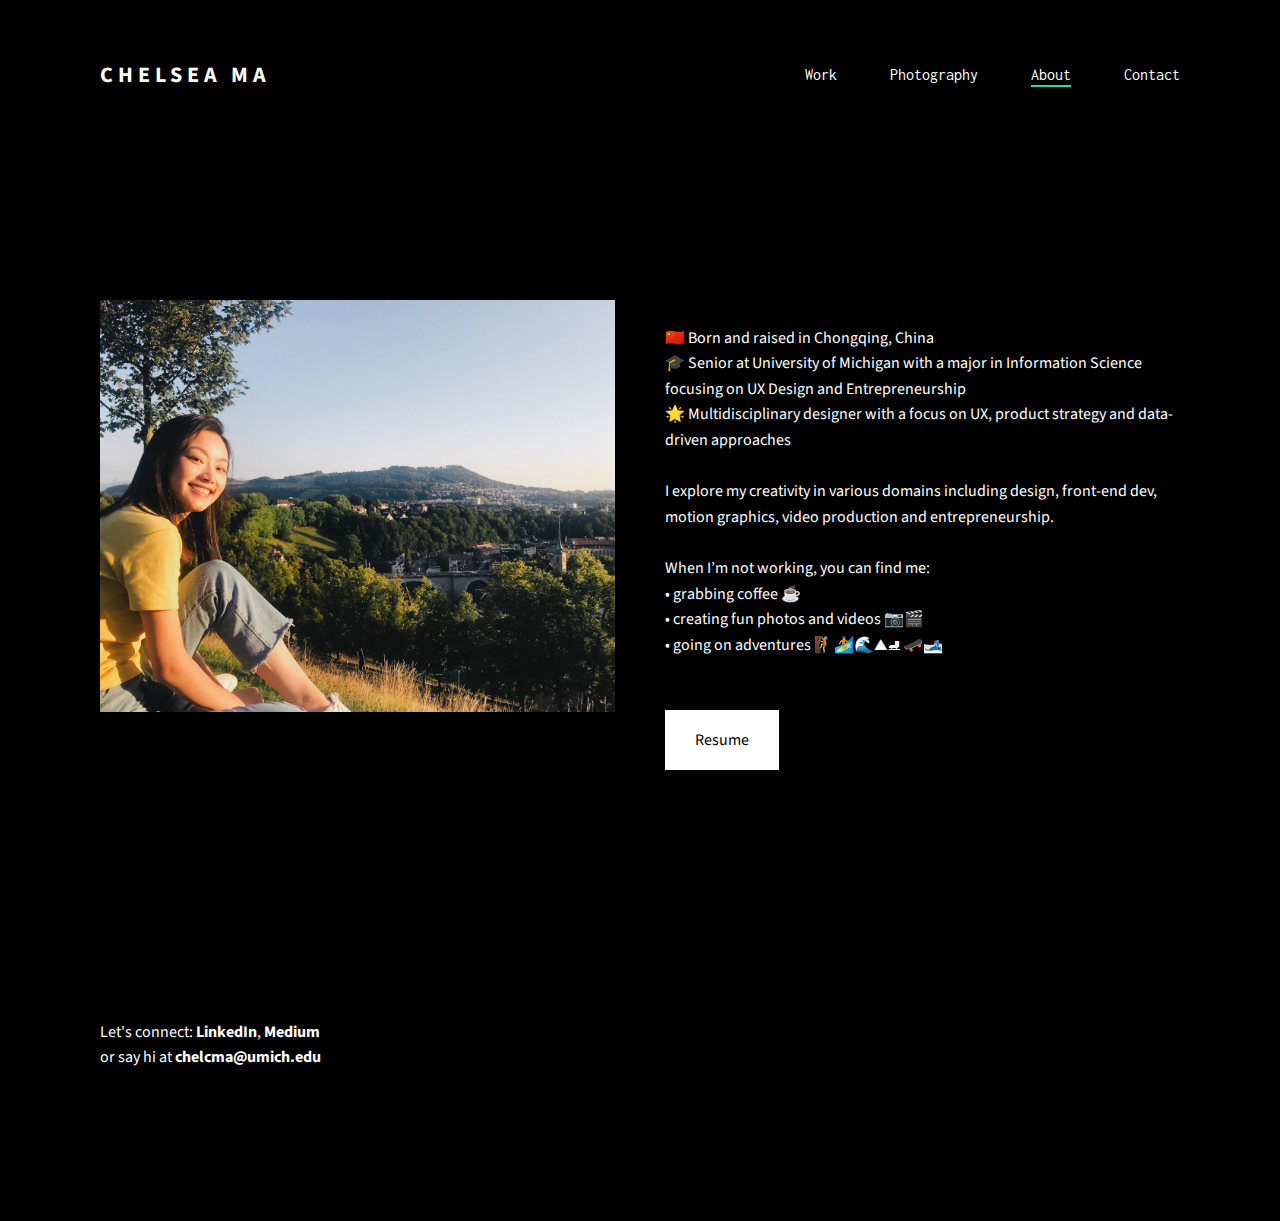
==== about.html @ 7218ba89 "Uploading files" ====
<!DOCTYPE html>
<html lang="en">
<head>

	<!-- basic -->
	<meta charset="utf-8">
	<meta name="viewport" content="width=device-width, initial-scale=1, maximum-scale=1">
	<title>Chelsea Ma</title>

	<!-- css -->
	<link rel="stylesheet" type="text/css" href="assets/font-awesome/css/font-awesome.css">
	<link rel="stylesheet" type="text/css" href="assets/css/base.css">
	<link rel="stylesheet" type="text/css" href="assets/css/layout.css">
	<link rel="stylesheet" type="text/css" href="assets/css/responsive.css">

</head>
<body>

	<!-- header -->
	<header class="header">
		<div class="container">

			<a href="index.html" class="main-logo float-left">Chelsea Ma</a>

			<ul class="main-nav float-right">
				<li><a href="index.html">Work</a></li>
				<li><a href="photography.html">Photography</a></li>
				<li><a href="about.html" class="active">About</a></li>
				<li><a href="contact.html">Contact</a></li>
			</ul>

		</div>
	</header>


	<!-- content -->
	<div class="main-content">

		<div class="about">
			<div class="container">
					<div class="row">
						<div class="column col-6">
							<img src="assets/img/about/about.jpg" alt="">
						</div>
						<div class="column col-6">
							<br>
							<p>🇨🇳 Born and raised in Chongqing, China</p>
							<p>‍🎓 Senior at University of Michigan with a major in Information Science focusing on UX Design and Entrepreneurship</p>
							<p>‍‍🌟 Multidisciplinary designer with a focus on UX, product strategy and data-driven approaches</p>
							<br>
							<p>I explore my creativity in various domains including design, front-end dev, motion graphics, video production and entrepreneurship.</p>
							<br>
							<p>When I’m not working, you can find me:</p>
							<p>‍• grabbing coffee ☕️</p>
							<p>‍• creating fun photos and videos 📷🎬</p>
							<p>‍• going on adventures 🧗🏄🌊⛰⛸🛹🎿</p>
							<br>
							<br>
							<p><a href="https://drive.google.com/open?id=1QzefFWWQNMS4x_YivfDUgefeal_9lRrt" class="btn">Resume</a></p>
						</div>
					</div>
				</div>

			</div>
		</div>

	</div>


	<!-- footer -->
	<footer class="footer">
		<div class="container">

			<div class="copy">
				Let's connect:
				<a href="#">LinkedIn</a>,
				<a href="#">Medium</a>
				<br>
				or say hi at
				<a href="#">chelcma@umich.edu</a>
			</div>

		</div>
	</footer>


	<div class="back2top">
		<div class="arrow"></div>
	</div>


	<!-- js -->
	<script type="text/javascript" src="assets/js/jquery-3.1.0.min.js"></script>
	<script type="text/javascript" src="assets/js/SmoothScroll.min.js"></script>
	<script type="text/javascript" src="assets/js/isotope.pkgd.min.js"></script>
	<script type="text/javascript" src="assets/js/gallery.js"></script>
	<script type="text/javascript" src="assets/js/main.js"></script>

</body>
</html>
---- assets/css/base.css ----
/** ====================

base.css

==================== **/



/** google fonts
==================== **/

	@import url('https://fonts.googleapis.com/css?family=Source+Sans+Pro:400,600,700');
	@import url('https://fonts.googleapis.com/css?family=Inconsolata:400,700');


/** basics
==================== **/

	body {
		font-family: 'Source Sans Pro';
		font-size: 16px;
		color: #ffffff;
		line-height: 1.6;
		overflow-y: scroll;
		overflow-x: hidden;
		background: #000000;
	}

	*,
	*::before,
	*::after {
		margin: 0;
		padding: 0;
		outline: 0;
		border: 0;

		-webkit-box-sizing: border-box;
		   -moz-box-sizing: border-box;
				box-sizing: border-box;
	}


/** grid
==================== **/

	.container {
		max-width: 1440px;
		margin: 0 auto;
		padding: 0 100px;
		position: relative;
	}

	.column {
		float: left;
		padding: 0 25px;
		position: relative;
	}

	.column:first-child { padding-left: 0; }
	.column:last-child { padding-right: 0; }

	.column.col-1 { width: 8.333%; }
	.column.col-2 { width: 16.666%; }
	.column.col-3 { width: 25%; }
	.column.col-4 { width: 33.333%; }
	.column.col-5 { width: 41.666%; }
	.column.col-6 { width: 50%; }
	.column.col-7 { width: 58.333%; }
	.column.col-8 { width: 66.666%; }
	.column.col-9 { width: 75%; }
	.column.col-10 { width: 83.333%; }
	.column.col-11 { width: 91.666%; }
	.column.col-12 { width: 100%; }

	.column.offset-by-1 { width: 8.333%; }
	.column.offset-by-2 { width: 16.666%; }
	.column.offset-by-3 { width: 25%; }
	.column.offset-by-4 { width: 33.333%; }
	.column.offset-by-5 { width: 41.666%; }
	.column.offset-by-6 { width: 50%; }
	.column.offset-by-7 { width: 58.333%; }
	.column.offset-by-8 { width: 66.666%; }
	.column.offset-by-9 { width: 75%; }
	.column.offset-by-10 { width: 83.333%; }
	.column.offset-by-11 { width: 91.666%; }

	.row { margin-bottom: 50px; }
	.row:last-child { margin-bottom: 0; }

	/** clear */
	.container::after,
	.row::after,
	.clear::after {
		content: '';
		display: block;
		clear: both;
	}


/** links
==================== **/

	a {
		text-decoration: none;
		color: inherit;
	}

	a.link {
		color: #24ddaa;
		border-bottom: 2px solid transparent;

		-webkit-transition: all 0.3s ease;
				transition: all 0.3s ease;
	}

	a.link:hover {
		border-bottom: 2px solid #24ddaa;
	}


/** typography
==================== **/

	h1, h2, h3, h4, h5, h6 { font-weight: 600; }

	h1 { font-size: 42px; }
	h2 { font-size: 36px; }
	h3 { font-size: 30px; }
	h4 { font-size: 26px; }
	h5 { font-size: 22px; }
	h6 { font-size: 18px; }


/** blockquote
==================== **/

	blockquote {
		font-size: 20px;
		font-style: italic;
		padding: 25px 50px;
		border-left: 5px solid #24ddaa;
	}


/** buttons
==================== **/

	input[type="submit"],
	.btn {
		display: inline-block;
		position: relative;
		font-family: inherit;
		font-size: 16px;
		padding: 5px 30px;
		line-height: 50px;
		color: #000000;
		background: #ffffff;
		cursor: pointer;
	}


/** forms
==================== **/

	input[type="text"],
	textarea {
		display: block;
		width: 100%;
		line-height: 50px;
		font-family: inherit;
		font-size: 16px;
		padding: 5px 15px;
		background: #f1f1f1;
	}

	textarea {
		max-width: 100%;
		min-height: 120px;
		line-height: inherit;
		padding: 15px;
	}

	label {
		display: block;
		position: relative;
		cursor: pointer;
		font-size: 14px;
		font-weight: 600;
		margin-bottom: 5px;
	}


/** misc
==================== **/

	.float-right { float: right; }
	.float-left { float: left; }

	img {
		max-width: 100%;
		vertical-align: middle;
	}

	.text-center { text-align: center; }
	.text-right { text-align: right; }
	.text-left { text-align: left; }
---- assets/css/layout.css ----
/** ====================


[table of contents]

- header
- gallery
- works
- about
- blog
- contact
- footer
- misc

==================== **/



/** header
==================== **/

	.header {
		width: 100%;
		padding-top: 50px;
		line-height: 50px;
		position: absolute;
		top: 0;
		left: 0;
		z-index: 100;
	}

	/** main logo */

	.main-logo {
		text-transform: uppercase;
		font-size: 22px;
		font-weight: 700;
		letter-spacing: 5px;
	}

	/** menu */

	.main-nav { list-style: none; }

	.main-nav li {
		display: inline-block;
		position: relative;
		margin-right: 50px;
	}

	.main-nav li:last-child { margin-right: 0; }

	.main-nav li a {
		font-family: 'Inconsolata';
		font-size: 16px;
		position: relative;
	}

	.main-nav li a::before {
		content: '';
		width: 0;
		height: 2px;
		position: absolute;
		bottom: -4px;
		left: 0;
		background: #24ddaa;

		-webkit-transition: all 0.3s ease;
				transition: all 0.3s ease;
	}

	.main-nav li a.active::before,
	.main-nav li a:hover::before { width: 100%; }

	.main-nav li .sub-menu {
		display: none;
		position: absolute;
		top: 100%;
		right: 0;
		text-align: right;
		white-space: nowrap;
	}

	.main-nav li .sub-menu.visible { display: block; }

	.main-nav li .sub-menu li {
		display: block;
		margin: 0;
		line-height: normal;
	}

	.main-nav li .sub-menu li a {
		font-size: 12px;
		color: #999999;
	}

	.main-nav li .sub-menu li a.active,
	.main-nav li .sub-menu li a:hover { color: #ffffff; }

	.main-nav li .sub-menu li a::before { display: none; }


/** main content
==================== **/

	.main-content { padding-top: 300px; }


/** gallery
==================== **/

	.entry-image {
		position: absolute;
		top: 0;
		right: 0;
		bottom: 0;
		left: 0;
		z-index: 1;
	}

	.entry .reveal {
		width: 100%;
		height: 100%;
	}


/** works
==================== **/

	.works .headline { margin-bottom: 100px; }

	.work-entry .desc {
		text-align: center;
		padding-top: 15px;
	}

	.work-entry .desc .title { font-size: 20px; }
	.works.works-3-columns .work-entry .desc .title { font-size: 16px; }

	.work-entry .desc .cat {
		font-family: 'Inconsolata';
		font-size: 14px;
		opacity: 0.7;
	}

	/** project */

	.project .headline { margin-bottom: 150px; }

	.project-cat {
		font-family: 'Inconsolata';
		font-size: 14px;
		color: #999999;
	}

	/** related */

	.related { margin-top: 200px; }


/** about
==================== **/

	.about-content { margin-top: 100px; }


/** blog
==================== **/

	.blog .blog-entry .desc { padding-top: 15px; }

	.blog .blog-entry .desc .title {
		font-size: 16px;
		font-weight: 600;
	}

	.blog .blog-entry .desc .title a {
		border-bottom: 2px solid transparent;

		-webkit-transition: all 0.3s ease;
				transition: all 0.3s ease;
	}

	.blog .blog-entry:hover .desc .title a { border-bottom: 2px solid #24ddaa; }

	/** single post */

	.single-post-header,
	.single-post-media { margin-bottom: 100px; }

	.single-post-header .title {
		font-weight: 700;
		line-height: 52px;
		margin-bottom: 15px;
	}

	.single-post-content * { margin-bottom: 25px; }
	.single-post-content *:last-child { margin-bottom: 0; }

	.single-post-content .post-tags {
		list-style: none;
		margin-top: 100px;
		padding-left: 50px;
		position: relative;
	}

	.single-post-content .post-tags::before {
		content: '';
		width: 25px;
		height: 2px;
		position: absolute;
		top: 50%;
		left: 0;
		margin-top: -1px;
		background: #ffffff;
	}

	.single-post-content .post-tags li {
		display: inline-block;
		margin: 0 15px 0 0;
	}

	/** metas */

	.metas span {
		display: inline-block;
		margin-right: 15px;
		font-family: 'Inconsolata';
		font-size: 14px;
		color: #999999;
		position: relative;
	}

	.metas span:last-child { margin-right: 0; }


/** contact
==================== **/

	.contact-form {
		max-width: 500px;
		margin: 200px auto 0;
	}

	.contact-form .form-group { margin-bottom: 25px; }
	.contact-form .form-group:last-child { margin-bottom: 0; }


/** footer
==================== **/

	.footer { padding: 250px 0 150px; }

	.copy { max-width: 300px; }

	.copy a {
		font-weight: 700;
		position: relative;
		border-bottom: 2px solid transparent;

		-webkit-transition: all 0.3s ease;
				transition: all 0.3s ease;
	}

	.copy a:hover { border-bottom: 2px solid #24ddaa; }


/** misc
==================== **/

	/** loader */

	.loader-mask {
		position: fixed;
		top: 0;
		right: 0;
		bottom: 0;
		left: 0;
		z-index: 999;
		background: rgba(0, 0, 0, 0.7);

		-webkit-transition: all 0.5s cubic-bezier(0.5, 0.3, 0.2, 1);
				transition: all 0.5s cubic-bezier(0.5, 0.3, 0.2, 1);
	}

	.loader-mask.hide {
		opacity: 0;
		visibility: hidden;
	}

	.loader-mask .loader {
		width: 30px;
		height: 30px;
		position: absolute;
		top: 50%;
		left: 50%;
		margin: -15px 0 0 -15px;
		border-radius: 50%;
		background: #ffffff;

		-webkit-animation: scale 1s infinite;
				animation: scale 1s infinite;
	}

	@-webkit-keyframes scale {
		0% { -webkit-transform: scale(1); }
		50% { -webkit-transform: scale(0.5); }
		100% { -webkit-transform: scale(1); }
	}

	@keyframes scale {
		0% { transform: scale(1); }
		50% { transform: scale(0.5); }
		100% { transform: scale(1); }
	}


	/** back2top */

	.back2top {
		width: 20px;
		height: 16px;
		position: fixed;
		bottom: 30px;
		right: 40px;
		z-index: 10;
		cursor: pointer;
		opacity: 0;
		visibility: hidden;

		-webkit-transition: all 0.3s ease;
				transition: all 0.3s ease;
	}

	.back2top.visible {
		bottom: 50px;
		opacity: 1;
		visibility: visible;
	}

	.back2top .arrow {
		width: 2px;
		height: 16px;
		position: absolute;
		bottom: 0;
		left: 50%;
		margin-left: -1px;
		background: #ffffff;
	}

	.back2top::before {
		content: '';
		width: 8px;
		height: 8px;
		position: absolute;
		top: 0;
		left: 50%;
		margin-left: -4px;
		border-top: 2px solid #ffffff;
		border-left: 2px solid #ffffff;

		-webkit-transform: rotate(45deg);
				transform: rotate(45deg);
	}

	/** share */

	.share {
		width: 30px;
		position: fixed;
		right: 35px;
		bottom: 150px;
		z-index: 10;
		text-align: center;
		list-style: none;
	}

	.share li {
		display: block;
		position: relative;
		margin-bottom: 10px;
	}

	.share li:last-child { margin-bottom: 0; }

	.share li a {
		-webkit-transition: all 0.3s ease;
				transition: all 0.3s ease;
	}

	.share li a:hover { color: #24ddaa; }

	/** reveal */

	.reveal {
		opacity: 0;
		position: relative;
		top: 50px;

		-webkit-transition: all 1s ease;
				transition: all 1s ease;
	}

	.reveal.reveal-in {
		opacity: 1;
		top: 0;
	}
---- assets/css/responsive.css ----
/** ====================

responsive.css

==================== **/


/** smaller than 1024px
==================== **/

	@media (max-width: 1024px) {
		.container { padding: 0 50px; }
	}


/** smaller than 768px
==================== **/

	@media (max-width: 768px) {
		.column {
			width: 100% !important;
			padding: 0 !important;
			margin-bottom: 50px;
		}

		.column:last-child { margin-bottom: 0; }

		.header { position: relative; line-height: 30px; }
		.main-content { padding-top: 100px; }

		.main-nav li {
			display: block;
			margin: 0;
			text-align: right;
		}

		.main-nav li .sub-menu {
			position: relative;
			margin-bottom: 15px;
		}

		.share {
			width: auto;
			position: relative;
			right: 0;
			bottom: 0;
			text-align: left;
			margin: 100px 0 0;
		}

		.share li {
			display: inline-block;
			margin-right: 15px;
			margin-bottom: 0;
		}

		.share li a {
			display: block;
			width: 40px;
			height: 40px;
			border-radius: 50%;
			background: #ffffff;
			text-align: center;
			color: #000000;
			line-height: 40px;
		}
	}


/** smaller than 500px
==================== **/

	@media (max-width: 500px) {
		.container { padding: 0 25px; }
	}
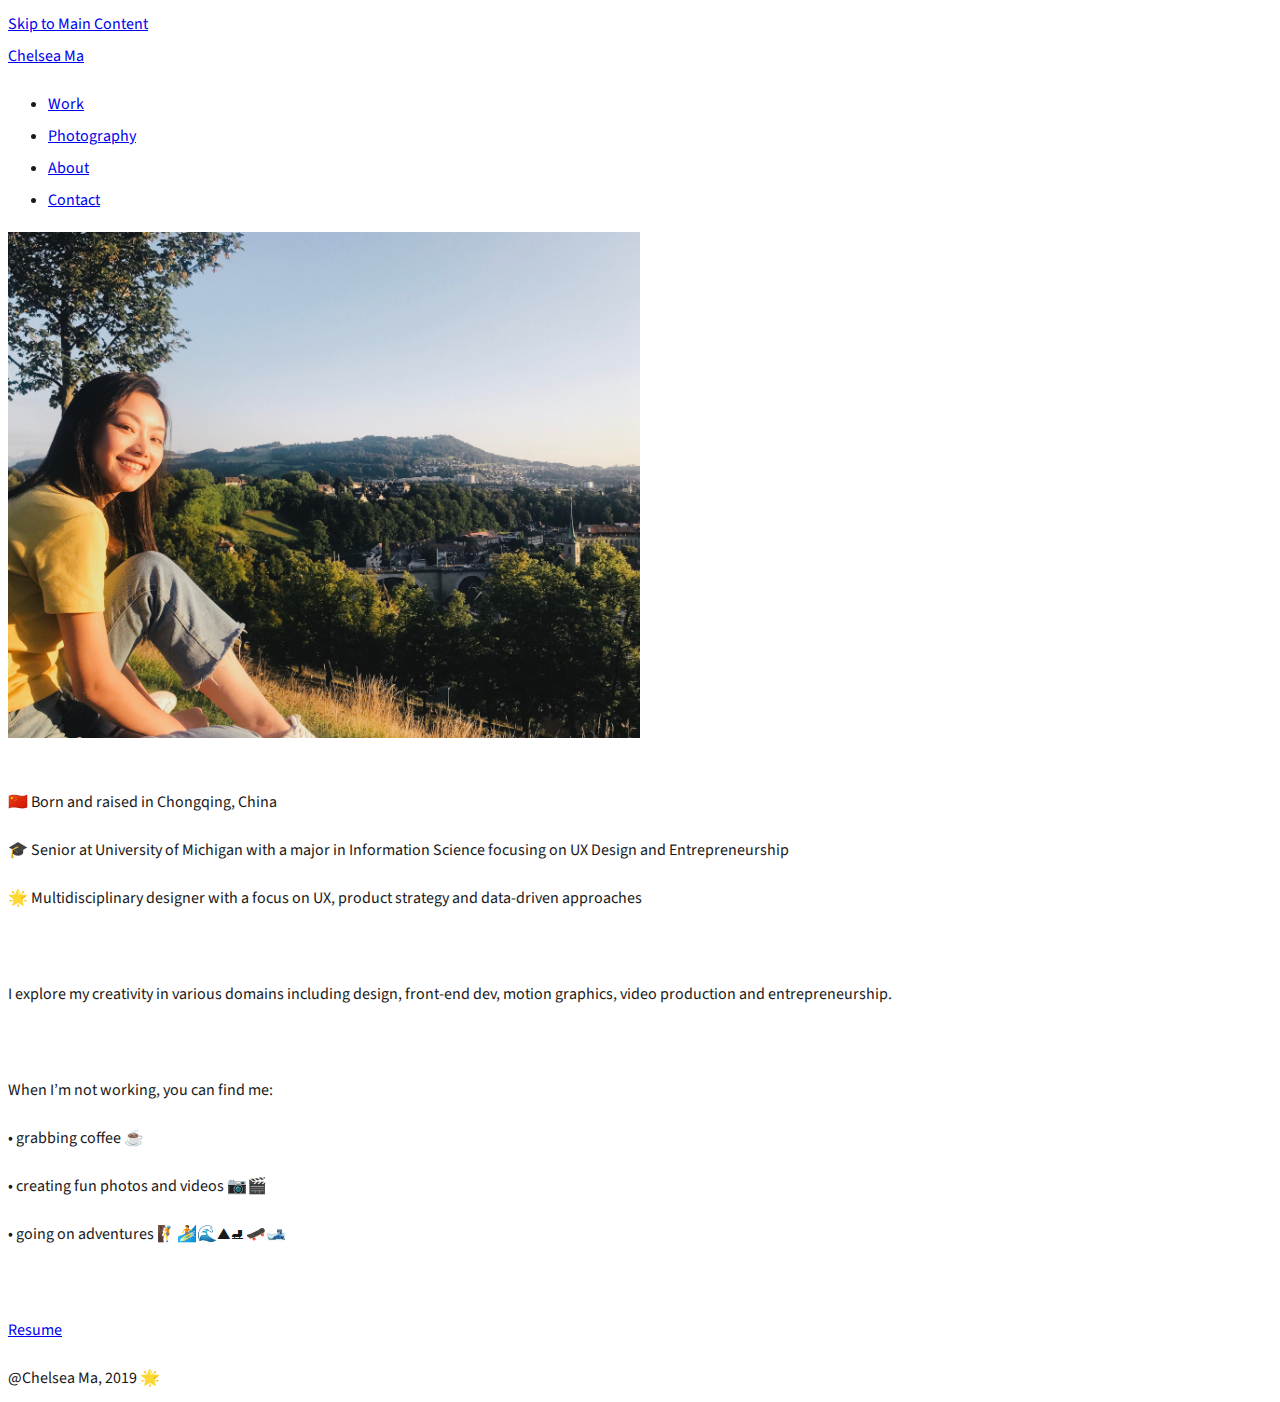
==== commit 52afdb99: "Restructuring the Website" ====
--- a/about.html
+++ b/about.html
@@ -1,101 +1,60 @@
-
-<!DOCTYPE html>
-<html lang="en">
-<head>
-
-	<!-- basic -->
-	<meta charset="utf-8">
-	<meta name="viewport" content="width=device-width, initial-scale=1, maximum-scale=1">
-	<title>Chelsea Ma</title>
-
-	<!-- css -->
-	<link rel="stylesheet" type="text/css" href="assets/font-awesome/css/font-awesome.css">
-	<link rel="stylesheet" type="text/css" href="assets/css/base.css">
-	<link rel="stylesheet" type="text/css" href="assets/css/layout.css">
-	<link rel="stylesheet" type="text/css" href="assets/css/responsive.css">
-
-</head>
-<body>
-
-	<!-- header -->
-	<header class="header">
-		<div class="container">
-
-			<a href="index.html" class="main-logo float-left">Chelsea Ma</a>
-
-			<ul class="main-nav float-right">
-				<li><a href="index.html">Work</a></li>
-				<li><a href="photography.html">Photography</a></li>
-				<li><a href="about.html" class="active">About</a></li>
-				<li><a href="contact.html">Contact</a></li>
-			</ul>
-
-		</div>
-	</header>
-
-
-	<!-- content -->
-	<div class="main-content">
-
-		<div class="about">
-			<div class="container">
-					<div class="row">
-						<div class="column col-6">
-							<img src="assets/img/about/about.jpg" alt="">
-						</div>
-						<div class="column col-6">
-							<br>
-							<p>🇨🇳 Born and raised in Chongqing, China</p>
-							<p>‍🎓 Senior at University of Michigan with a major in Information Science focusing on UX Design and Entrepreneurship</p>
-							<p>‍‍🌟 Multidisciplinary designer with a focus on UX, product strategy and data-driven approaches</p>
-							<br>
-							<p>I explore my creativity in various domains including design, front-end dev, motion graphics, video production and entrepreneurship.</p>
-							<br>
-							<p>When I’m not working, you can find me:</p>
-							<p>‍• grabbing coffee ☕️</p>
-							<p>‍• creating fun photos and videos 📷🎬</p>
-							<p>‍• going on adventures 🧗🏄🌊⛰⛸🛹🎿</p>
-							<br>
-							<br>
-							<p><a href="https://drive.google.com/open?id=1QzefFWWQNMS4x_YivfDUgefeal_9lRrt" class="btn">Resume</a></p>
-						</div>
-					</div>
-				</div>
-
-			</div>
-		</div>
-
-	</div>
-
-
-	<!-- footer -->
-	<footer class="footer">
-		<div class="container">
-
-			<div class="copy">
-				Let's connect:
-				<a href="#">LinkedIn</a>,
-				<a href="#">Medium</a>
-				<br>
-				or say hi at
-				<a href="#">chelcma@umich.edu</a>
-			</div>
-
-		</div>
-	</footer>
-
-
-	<div class="back2top">
-		<div class="arrow"></div>
-	</div>
-
-
-	<!-- js -->
-	<script type="text/javascript" src="assets/js/jquery-3.1.0.min.js"></script>
-	<script type="text/javascript" src="assets/js/SmoothScroll.min.js"></script>
-	<script type="text/javascript" src="assets/js/isotope.pkgd.min.js"></script>
-	<script type="text/javascript" src="assets/js/gallery.js"></script>
-	<script type="text/javascript" src="assets/js/main.js"></script>
-
-</body>
-</html>
+<!DOCTYPE html>
+<html lang="en">
+<head>
+  <link rel="stylesheet" type="text/css" href="css/html5reset.css">
+  <link rel="stylesheet" type="text/css" href="css/style.css">
+  <meta name = 'viewport' content='width=device-width, initial-scale=1'>
+  <title>Chelsea Ma</title>
+</head>
+
+<body>
+  <div class="skip"><a href="#main">Skip to Main Content</a></div>
+  <header class="header">
+  	<div class="container">
+      <a href="index.html" class="main-logo float-left">Chelsea Ma</a>
+			<ul class="main-nav float-right">
+				<li><a href="index.html">Work</a></li>
+				<li><a href="photography.html">Photography</a></li>
+				<li><a href="about.html" class="active">About</a></li>
+				<li><a href="contact.html">Contact</a></li>
+			</ul>
+    </div>
+	</header>
+
+  <div id="main">
+    <div class="about">
+			<div class="container">
+					<div class="row">
+						<div class="column col-6">
+							<img src="images/about/about.jpg" alt="a photo of me">
+						</div>
+						<div class="column col-6">
+							<br>
+							<p>🇨🇳 Born and raised in Chongqing, China</p>
+							<p>‍🎓 Senior at University of Michigan with a major in Information Science focusing on UX Design and Entrepreneurship</p>
+							<p>‍‍🌟 Multidisciplinary designer with a focus on UX, product strategy and data-driven approaches</p>
+							<br>
+							<p>I explore my creativity in various domains including design, front-end dev, motion graphics, video production and entrepreneurship.</p>
+							<br>
+							<p>When I’m not working, you can find me:</p>
+							<p>‍• grabbing coffee ☕️</p>
+							<p>‍• creating fun photos and videos 📷🎬</p>
+							<p>‍• going on adventures 🧗🏄🌊⛰⛸🛹🎿</p>
+							<br>
+							<p><a href="https://drive.google.com/open?id=1QzefFWWQNMS4x_YivfDUgefeal_9lRrt" class="btn">Resume</a></p>
+						</div>
+					</div>
+				</div>
+
+			</div>
+		</div>
+
+	</div>
+  
+  <footer>
+  @Chelsea Ma, 2019 🌟 <br>
+</footer>
+
+
+</body>
+</html>
--- a/css/style.css
+++ b/css/style.css
@@ -0,0 +1,14 @@
+	@import url('https://fonts.googleapis.com/css?family=Source+Sans+Pro:400,600,700');
+
+  body {
+    font-family: 'Source Sans Pro';
+    font-size: 16px;
+    color: #1A191B;
+    line-height: 2;
+    background: #ffffff;
+  }
+
+	img {
+		max-width: 50%;
+		vertical-align: middle;
+	}
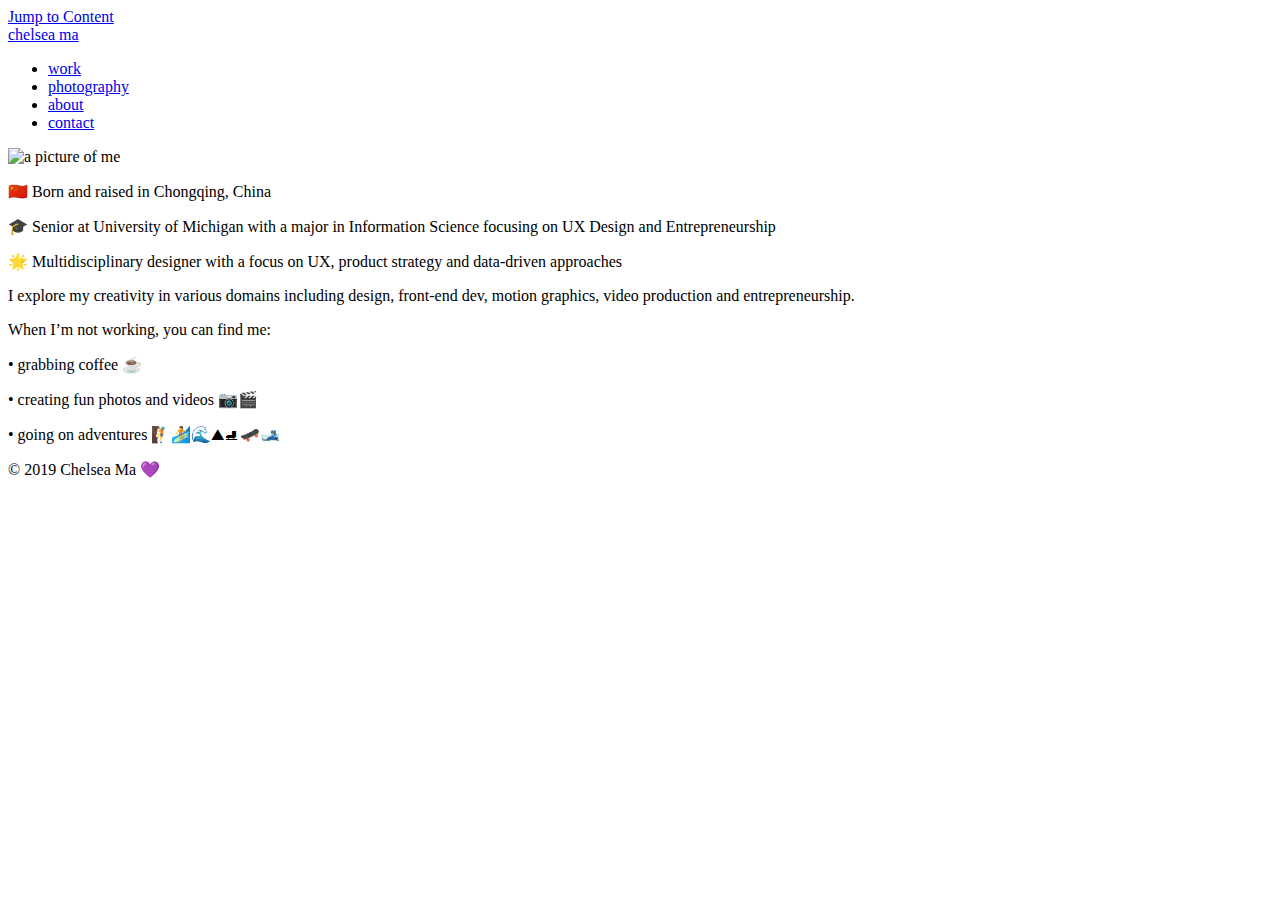
==== commit 91c94629: "Update about.html" ====
--- a/about.html
+++ b/about.html
@@ -1,60 +1,63 @@
 <!DOCTYPE html>
 <html lang="en">
+
 <head>
-  <link rel="stylesheet" type="text/css" href="css/html5reset.css">
-  <link rel="stylesheet" type="text/css" href="css/style.css">
-  <meta name = 'viewport' content='width=device-width, initial-scale=1'>
-  <title>Chelsea Ma</title>
+	<meta charset="utf-8">
+	<meta name="viewport" content="width=device-width, initial-scale=1">
+	<title>Chelsea Ma</title>
+	<link rel="stylesheet" href="css/stylesheet.css">
 </head>
 
 <body>
-  <div class="skip"><a href="#main">Skip to Main Content</a></div>
-  <header class="header">
-  	<div class="container">
-      <a href="index.html" class="main-logo float-left">Chelsea Ma</a>
-			<ul class="main-nav float-right">
-				<li><a href="index.html">Work</a></li>
-				<li><a href="photography.html">Photography</a></li>
-				<li><a href="about.html" class="active">About</a></li>
-				<li><a href="contact.html">Contact</a></li>
+	<a class="skip" href="#main">Jump to Content</a>
+	<header class="header">
+		<div class="container">
+			<a href="index.html" class="logo">chelsea ma</a>
+			<ul class="nav">
+				<li><a href="index.html">work</a></li>
+				<li><a href="photography.html">photography</a></li>
+				<li><a href="about.html" class="active">about</a></li>
+				<li><a href="contact.html">contact</a></li>
 			</ul>
-    </div>
+		</div>
 	</header>
 
-  <div id="main">
-    <div class="about">
+
+	<div id="main" class="main-content">
+		<div class="about">
 			<div class="container">
-					<div class="row">
-						<div class="column col-6">
-							<img src="images/about/about.jpg" alt="a photo of me">
-						</div>
-						<div class="column col-6">
-							<br>
-							<p>🇨🇳 Born and raised in Chongqing, China</p>
-							<p>‍🎓 Senior at University of Michigan with a major in Information Science focusing on UX Design and Entrepreneurship</p>
-							<p>‍‍🌟 Multidisciplinary designer with a focus on UX, product strategy and data-driven approaches</p>
-							<br>
-							<p>I explore my creativity in various domains including design, front-end dev, motion graphics, video production and entrepreneurship.</p>
-							<br>
-							<p>When I’m not working, you can find me:</p>
-							<p>‍• grabbing coffee ☕️</p>
-							<p>‍• creating fun photos and videos 📷🎬</p>
-							<p>‍• going on adventures 🧗🏄🌊⛰⛸🛹🎿</p>
-							<br>
-							<p><a href="https://drive.google.com/open?id=1QzefFWWQNMS4x_YivfDUgefeal_9lRrt" class="btn">Resume</a></p>
-						</div>
-					</div>
+				<div class="row">
+  				<div class="column-left">
+						<img src="images/about.png" alt="a picture of me">
+				  </div>
+				  <div class="column-right">
+						<p>🇨🇳 Born and raised in Chongqing, China</p>
+						<p>‍🎓 Senior at University of Michigan with a major in Information Science focusing on UX Design and Entrepreneurship</p>
+						<p>‍‍🌟 Multidisciplinary designer with a focus on UX, product strategy and data-driven approaches</p>
+						<p>I explore my creativity in various domains including design, front-end dev, motion graphics, video production and entrepreneurship.</p>
+
+
+						<p>When I’m not working, you can find me:</p>
+						<p>‍•  grabbing coffee ☕️</p>
+						<p>‍•  creating fun photos and videos 📷🎬</p>
+						<p>‍•  going on adventures 🧗🏄🌊⛰⛸🛹🎿</p>
+						<!-- <br>
+						<p><a href="https://drive.google.com/open?id=1QzefFWWQNMS4x_YivfDUgefeal_9lRrt" class="btn">Resume</a></p> -->
+				  </div>
 				</div>
 
 			</div>
 		</div>
+	</div>
 
-	</div>
-  
-  <footer>
-  @Chelsea Ma, 2019 🌟 <br>
-</footer>
-
+	<footer class="footer">
+		<div class="container">
+			<div class="copy">
+        <p>&copy; 2019 Chelsea Ma 💜</p>
+			</div>
+		</div>
+	</footer>
 
 </body>
 </html>
+
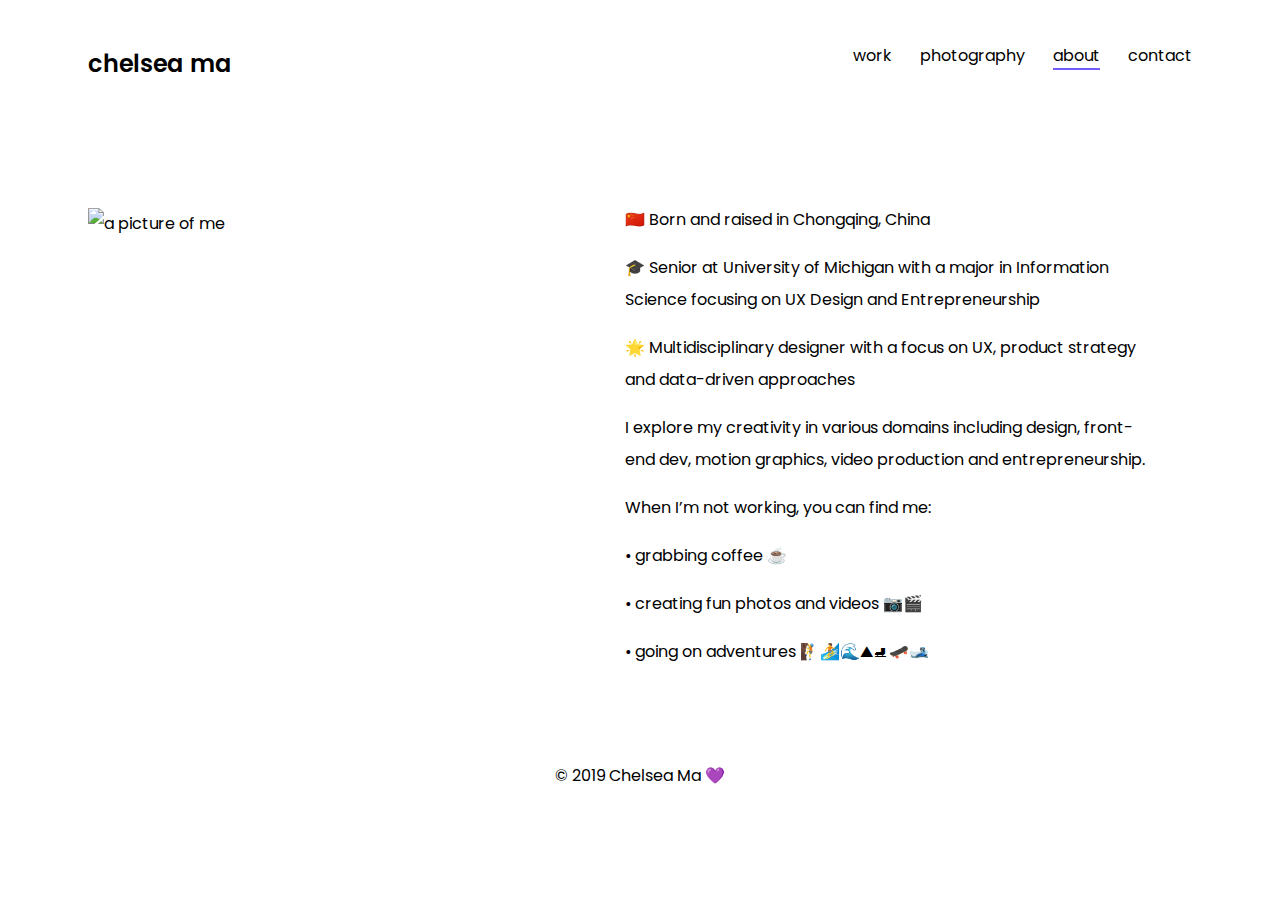
==== commit 1f59b057: "Update about.html" ====
--- a/about.html
+++ b/about.html
@@ -5,7 +5,7 @@
 	<meta charset="utf-8">
 	<meta name="viewport" content="width=device-width, initial-scale=1">
 	<title>Chelsea Ma</title>
-	<link rel="stylesheet" href="css/stylesheet.css">
+	<link rel="stylesheet" href="css/style.css">
 </head>
 
 <body>
--- a/css/style.css
+++ b/css/style.css
@@ -0,0 +1,353 @@
+@import url('https://fonts.googleapis.com/css?family=Poppins:300,400,500,600,700,800,900&display=swap');
+
+/* Basics */
+body {
+  font-family: 'Poppins', sans-serif;
+  font-weight: normal;
+  font-size: 16px;
+  color: #000000;
+  line-height: 2;
+  background: #ffffff;
+  padding-left: 40px;
+  padding-right: 40px;
+}
+
+img {
+  vertical-align: middle;
+}
+
+h1, h2, h3, h4, h5, h6 { font-weight: normal; }
+
+h1 { font-size: 32px; }
+h2 { font-size: 18px; }
+h3 { font-size: 16px; }
+h4 { font-size: 14px; }
+h5 { font-size: 12px; }
+h6 { font-size: 10px; }
+
+.work{
+  line-height: normal;
+}
+
+.work h1 {
+  margin-top: 80px;
+  font-weight:600;
+}
+
+a {
+  text-decoration: none;
+  color: inherit;
+}
+
+a.link {
+  color: #6E5CFF;
+  border-bottom: 2px solid transparent;
+
+  -webkit-transition: all 0.3s ease;
+      transition: all 0.3s ease;
+}
+
+a.link:hover {
+  border-bottom: 2px solid #6E5CFF;
+}
+
+/* Nav Menu */
+.nav {
+  float: right;
+  margin-top: 0px;
+}
+
+.logo {
+  font-size: 24px;
+  font-weight: 600;
+}
+
+.nav li {
+  display: inline-block;
+  position: relative;
+  margin-right: 24px;
+}
+
+.nav li:last-child { margin-right: 0px; }
+
+.nav li a {
+  font-family: 'Poppins', sans-serif;
+  font-size: 16px;
+  position: relative;
+}
+
+.nav li a::before {
+  content: '';
+  width: 0;
+  height: 2px;
+  position: absolute;
+  bottom: -3px;
+  left: 0;
+  background: #6E5CFF;
+
+  -webkit-transition: all 0.3s ease;
+      transition: all 0.3s ease;
+}
+
+.nav li a.active::before,
+.nav li a:hover::before { width: 100%; }
+
+.nav li .sub-menu {
+  display: none;
+  position: absolute;
+  top: 100%;
+  right: 0;
+  text-align: right;
+  white-space: nowrap;
+}
+
+.nav li .sub-menu.visible { display: block; }
+
+.nav li .sub-menu li {
+  display: block;
+  margin: 0;
+  line-height: normal;
+}
+
+.nav li .sub-menu li a {
+  font-size: 12px;
+  color: #000000;
+}
+
+.nav li .sub-menu li a.active,
+.nav li .sub-menu li a:hover { color: #ffffff; }
+
+.nav li .sub-menu li a::before { display: none; }
+
+/* Gallery */
+
+.container {
+  max-width: 1440px;
+  position: relative;
+  margin: 40px;
+  margin-bottom: 0px;
+}
+
+.gallery {
+  float: left;
+  width: 24.99999%;
+}
+
+.gallery img {
+  width: 100%;
+  height: auto;
+  padding-right: 10px;
+  padding-top: 10px;
+  /* padding-right: 20px; */
+  /* padding-top: 20px; */
+}
+
+/* .desc {
+  padding: 15px;
+  font-size: 16px;
+  text-align: center;
+} */
+
+* {
+  box-sizing: border-box;
+}
+
+.clearfix:after {
+  content: "";
+  display: table;
+  clear: both;
+}
+
+/* columns */
+.column-left {
+  float: left;
+  width: 45%;
+}
+
+.column-right {
+  float: left;
+  width: 55%;
+  padding-left: 40px;
+  padding-right: 40px;
+}
+
+.row:after {
+  content: "";
+  display: table;
+  clear: both;
+}
+
+/* about */
+.about{
+  margin-top: 100px;
+  margin-bottom: 20px;
+}
+.about img {
+  max-width: 100%;
+  margin-top: 20px;
+}
+
+
+
+/* contact*/
+
+  /* .contact-info {
+    max-width: 500px;
+    margin: 50px auto 0;
+  } */
+
+  .contact-form {
+    max-width: 500px;
+    margin: 100px auto 0;
+    margin-bottom: 30px;
+
+  }
+
+  .contact-form .form-group { margin-bottom: 25px; }
+  .contact-form .form-group:last-child { margin-bottom: 0; }
+
+	input[type="text"],
+	textarea {
+		display: block;
+		width: 100%;
+		line-height: 50px;
+		font-family: inherit;
+		font-size: 16px;
+		padding: 5px 15px;
+    background: #f5f5fe;
+	}
+
+	textarea {
+		max-width: 100%;
+		min-height: 120px;
+		line-height: inherit;
+		padding: 15px;
+	}
+
+	label {
+		display: block;
+		position: relative;
+		cursor: pointer;
+		font-size: 16px;
+		font-weight: 500;
+		margin-bottom: 5px;
+	}
+
+  /* button */
+  	input[type="submit"],
+  	.btn {
+  		display: inline-block;
+  		position: relative;
+  		font-family: inherit;
+  		font-size: 16px;
+  		padding: 5px 30px;
+  		line-height: 40px;
+  		color: #ffffff;
+  		background: #6E5CFF;
+  		cursor: pointer;
+  	}
+
+
+/* Footer */
+.footer {
+    display: flex;
+    right: 0;
+    bottom: 0;
+    left: 0;
+    width: 100%;
+    justify-content: center;
+    background-color: #ffffff;
+}
+
+/* Responsiveness */
+
+	@media (max-width: 1440px) {
+	}
+
+	@media (max-width: 1024px) {
+    .container {margin: 0; }
+
+    h1 { font-size: 22px; line-height: 2;}
+    h2 { font-size: 15px; line-height: 2;}
+    h3 { font-size: 12px; }
+    p { font-size: 15px;}
+
+    .body {
+      padding-left: 10px;
+      padding-right: 10px;
+    }
+
+    .gallery {
+      width: 49.99999%;
+      margin:  0;
+    }
+
+		.column-left {
+			width: 100% !important;
+			padding: 0 !important;
+			margin-bottom: 50px;
+		}
+
+    .column-right {
+			width: 100% !important;
+			padding: 0 !important;
+			margin-bottom: 50px;
+		}
+
+		.column-left:last-child { margin-bottom: 0; }
+    .column-right:last-child { margin-bottom: 0; }
+
+    .header {
+      position: relative;
+      line-height: 30px;
+      padding-top: 40px;
+    }
+    .main-content { padding-top: 60px; }
+
+    .nav{
+      margin-top: 0;
+    }
+		.nav li {
+			display: block;
+			margin: 0;
+			text-align: right;
+		}
+
+    .nav li a {
+      font-size: 14px;
+    }
+
+    .nav li.sub-menu {
+      position: relative;
+      margin-bottom: 15px;
+    }
+
+    label {
+      font-size: 14px;
+    }
+	}
+
+	@media (max-width: 500px) {
+		.container {padding: 0px; }
+    .body {
+      padding-left: 10px;
+      padding-right: 10px;
+    }
+
+    .gallery {
+      width: 100%;
+    }
+
+
+	}
+
+/* Jump to Content */
+.skip{
+    left:-999px;
+    position:absolute;
+    top:auto;
+    width:1px;
+    height:1px;
+    overflow:hidden;
+    z-index:-999;
+}
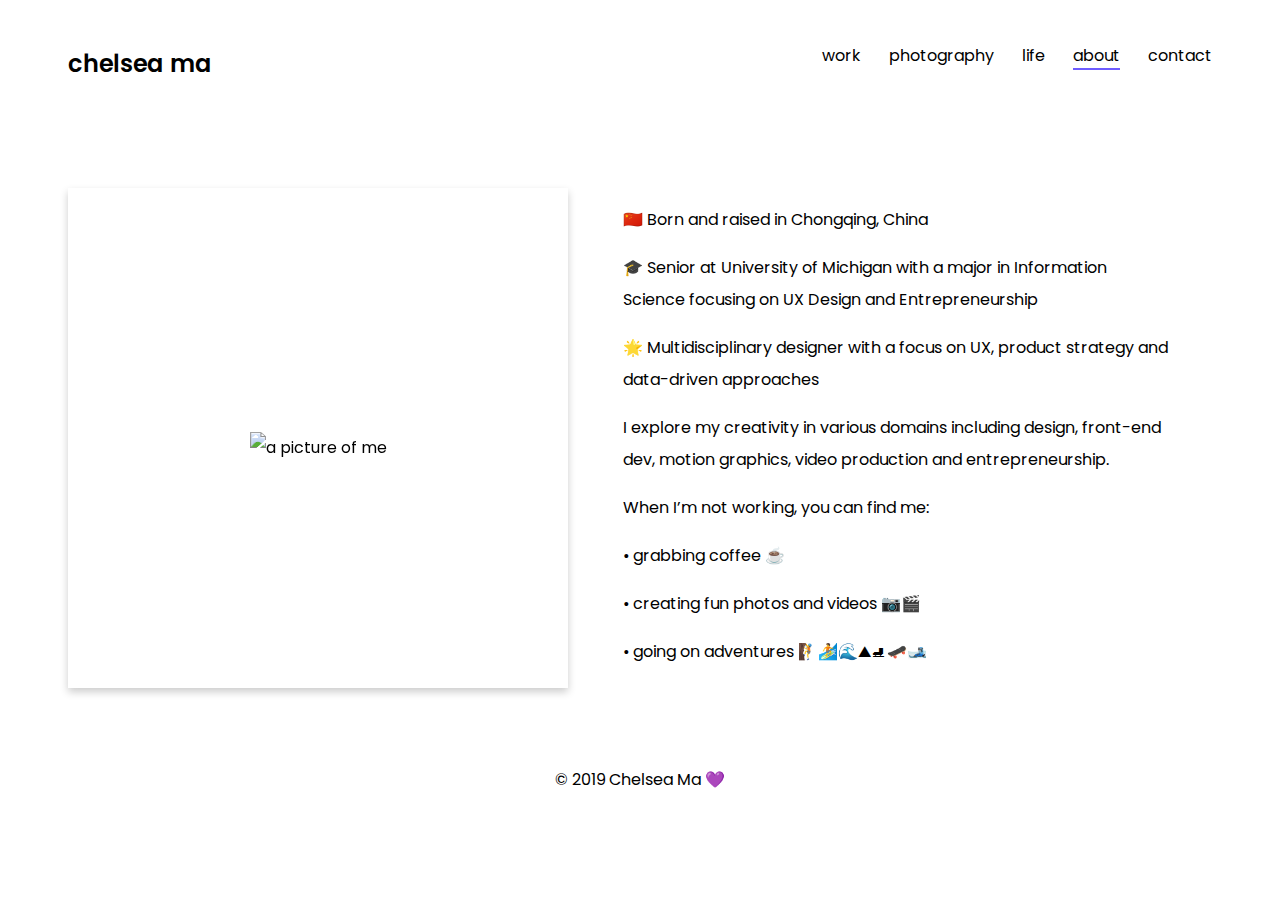
==== commit a19c0552: "Update about.html" ====
--- a/about.html
+++ b/about.html
@@ -5,6 +5,7 @@
 	<meta charset="utf-8">
 	<meta name="viewport" content="width=device-width, initial-scale=1">
 	<title>Chelsea Ma</title>
+	<link rel="stylesheet" type="text/css" href="css/html5reset.css">
 	<link rel="stylesheet" href="css/style.css">
 </head>
 
@@ -16,19 +17,34 @@
 			<ul class="nav">
 				<li><a href="index.html">work</a></li>
 				<li><a href="photography.html">photography</a></li>
+				<li><a href="life.html">life</a></li>
 				<li><a href="about.html" class="active">about</a></li>
 				<li><a href="contact.html">contact</a></li>
 			</ul>
 		</div>
 	</header>
 
-
 	<div id="main" class="main-content">
 		<div class="about">
 			<div class="container">
 				<div class="row">
   				<div class="column-left">
-						<img src="images/about.png" alt="a picture of me">
+						
+						<div class="profile-pic">
+							<img src="images/about.png" alt="a picture of me">
+						</div>
+
+						<div class="flip-card" tabIndex="0">
+						  <div class="flip-card-inner">
+						    <div class="flip-card-front">
+						      <img src="images/about.png" alt="a picture of me">
+						    </div>
+						    <div class="flip-card-back">
+						      <h2>Hi! This is a picture of me on a hill in Switzerland.</h2>
+						    </div>
+						  </div>
+						</div>
+
 				  </div>
 				  <div class="column-right">
 						<p>🇨🇳 Born and raised in Chongqing, China</p>
--- a/css/style.css
+++ b/css/style.css
@@ -8,8 +8,8 @@
   color: #000000;
   line-height: 2;
   background: #ffffff;
-  padding-left: 40px;
-  padding-right: 40px;
+  padding-left: 20px;
+  padding-right: 20px;
 }
 
 img {
@@ -31,6 +31,10 @@
 
 .work h1 {
   margin-top: 80px;
+  font-weight:600;
+}
+
+.life-intro h1{
   font-weight:600;
 }
 
@@ -129,24 +133,29 @@
 }
 
 .gallery {
-  float: left;
-  width: 24.99999%;
-}
-
-.gallery img {
+  max-width: 1440px;
+  margin: auto;
+}
+
+.gallery {
+  font-size: 0;
+  flex-flow: row wrap;
+  display: flex;
+}
+
+.gallery div {
+  flex: auto;
+  width: 300px;
+  margin: 5px;
+}
+
+.gallery div img {
   width: 100%;
   height: auto;
-  padding-right: 10px;
-  padding-top: 10px;
-  /* padding-right: 20px; */
-  /* padding-top: 20px; */
-}
-
-/* .desc {
-  padding: 15px;
-  font-size: 16px;
-  text-align: center;
-} */
+}
+
+
+/* columns */
 
 * {
   box-sizing: border-box;
@@ -158,7 +167,6 @@
   clear: both;
 }
 
-/* columns */
 .column-left {
   float: left;
   width: 45%;
@@ -191,16 +199,15 @@
 
 /* contact*/
 
-  /* .contact-info {
-    max-width: 500px;
+  .contact-info {
+    max-width: 650px;
     margin: 50px auto 0;
-  } */
+  }
 
   .contact-form {
-    max-width: 500px;
-    margin: 100px auto 0;
+    max-width: 650px;
+    /* margin: 100px auto 0; */
     margin-bottom: 30px;
-
   }
 
   .contact-form .form-group { margin-bottom: 25px; }
@@ -219,7 +226,7 @@
 
 	textarea {
 		max-width: 100%;
-		min-height: 120px;
+		min-height: 150px;
 		line-height: inherit;
 		padding: 15px;
 	}
@@ -251,6 +258,7 @@
 /* Footer */
 .footer {
     display: flex;
+    margin-top: 10px;
     right: 0;
     bottom: 0;
     left: 0;
@@ -259,13 +267,21 @@
     background-color: #ffffff;
 }
 
+
 /* Responsiveness */
 
+  @media screen and (prefers-reduced-motion: reduce) { }
+
+  @media screen and (prefers-reduced-motion) { }
+
 	@media (max-width: 1440px) {
-	}
+    .profile-pic {
+      display: none;
+    }
+  }
 
 	@media (max-width: 1024px) {
-    .container {margin: 0; }
+    .container {margin-top: 40; }
 
     h1 { font-size: 22px; line-height: 2;}
     h2 { font-size: 15px; line-height: 2;}
@@ -277,21 +293,18 @@
       padding-right: 10px;
     }
 
-    .gallery {
-      width: 49.99999%;
-      margin:  0;
-    }
+    .main-content { padding-top: 100px; }
 
 		.column-left {
 			width: 100% !important;
 			padding: 0 !important;
-			margin-bottom: 50px;
+			margin-bottom: 40px;
 		}
 
     .column-right {
 			width: 100% !important;
 			padding: 0 !important;
-			margin-bottom: 50px;
+			margin-bottom: 40px;
 		}
 
 		.column-left:last-child { margin-bottom: 0; }
@@ -302,7 +315,6 @@
       line-height: 30px;
       padding-top: 40px;
     }
-    .main-content { padding-top: 60px; }
 
     .nav{
       margin-top: 0;
@@ -325,20 +337,32 @@
     label {
       font-size: 14px;
     }
+
+    .profile-pic {
+      display: inline-block;
+    }
+
+    .flip-card {
+      display: none;
+    }
+
 	}
 
 	@media (max-width: 500px) {
-		.container {padding: 0px; }
+		.container {padding: 0px;}
+
     .body {
-      padding-left: 10px;
-      padding-right: 10px;
+      padding-left: 5px;
+      padding-right: 5px;
     }
 
     .gallery {
       width: 100%;
     }
 
-
+    .parallax {
+      display: none;
+    }
 	}
 
 /* Jump to Content */
@@ -351,3 +375,74 @@
     overflow:hidden;
     z-index:-999;
 }
+
+/* Parallax Image */
+.parallax {
+  padding-top: 200px;
+  padding-bottom: 200px;
+  overflow: hidden;
+  position: relative;
+  width: 100%;
+  background-image: url("https://i.postimg.cc/JtwFWNMw/F8-B706-A9-29-A6-4117-B165-B71195-E3-C07-E.jpg");
+  background-attachment: fixed;
+  background-size: cover;
+  -moz-background-size: cover;
+  -webkit-background-size: cover;
+  background-repeat: no-repeat;
+  background-position: top center;
+}
+
+
+/* Flip Card */
+.flip-card {
+  background-color: transparent;
+  width: 500px;
+  height: 500px;
+  perspective: 1000px;
+}
+
+.flip-card-inner {
+  position: relative;
+  width: 100%;
+  height: 100%;
+  height: 100%;
+  text-align: center;
+  transition: transform 0.8s;
+  transform-style: preserve-3d;
+  box-shadow: 0 4px 8px 0 rgba(0, 0, 0, 0.2);
+}
+
+.flip-card:focus {
+    outline: 0;
+}
+
+.flip-card:hover .flip-card-inner,
+.flip-card:focus .flip-card-inner{
+  transform: rotateY(180deg);
+}
+
+.flip-card-front,
+.flip-card-back {
+  position: absolute;
+  width: 100%;
+  height: 100%;
+  backface-visibility: hidden;
+}
+
+.flip-card-front {
+  background: #fff;
+  z-index: 2;
+  display: flex;
+  justify-content: center;
+  align-items: center;
+}
+
+.flip-card-back {
+  background: #fff;
+  transform: rotateY(180deg);
+  z-index: 1;
+  display: flex;
+  justify-content: center;
+  align-items: center;
+}
+
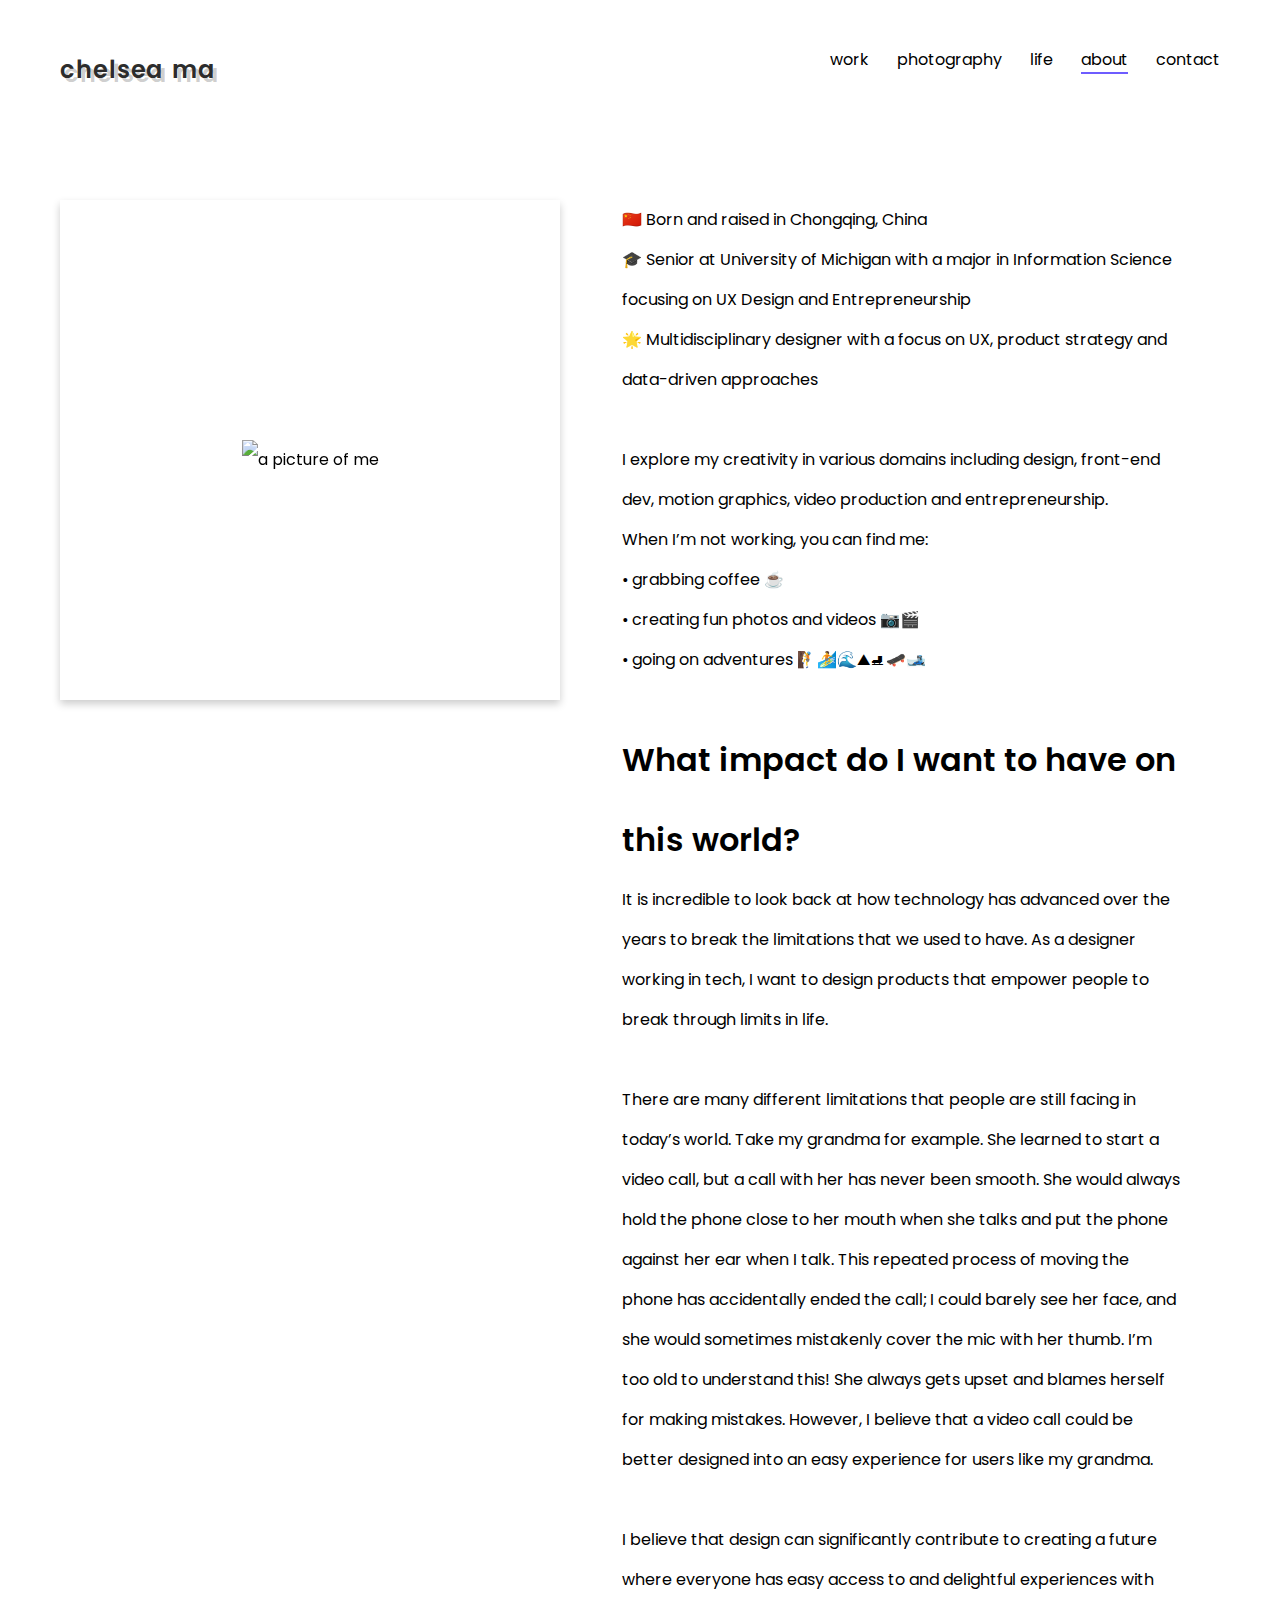
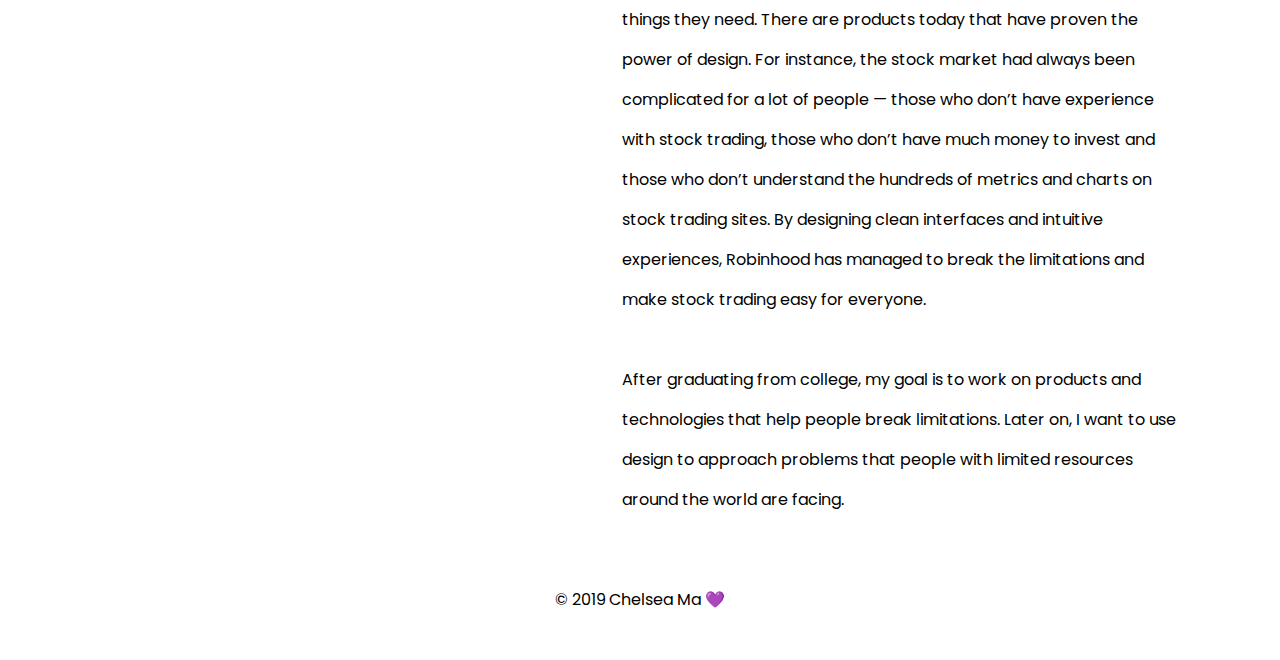
==== commit ce6a7170: "Update about.html" ====
--- a/about.html
+++ b/about.html
@@ -7,6 +7,16 @@
 	<title>Chelsea Ma</title>
 	<link rel="stylesheet" type="text/css" href="css/html5reset.css">
 	<link rel="stylesheet" href="css/style.css">
+
+	<!-- Global site tag (gtag.js) - Google Analytics -->
+	<script async src="https://www.googletagmanager.com/gtag/js?id=UA-134165354-1"></script>
+	<script>
+		window.dataLayer = window.dataLayer || [];
+		function gtag(){dataLayer.push(arguments);}
+		gtag('js', new Date());
+
+		gtag('config', 'UA-134165354-1');
+	</script>
 </head>
 
 <body>
@@ -29,7 +39,7 @@
 			<div class="container">
 				<div class="row">
   				<div class="column-left">
-						
+
 						<div class="profile-pic">
 							<img src="images/about.png" alt="a picture of me">
 						</div>
@@ -50,17 +60,32 @@
 						<p>🇨🇳 Born and raised in Chongqing, China</p>
 						<p>‍🎓 Senior at University of Michigan with a major in Information Science focusing on UX Design and Entrepreneurship</p>
 						<p>‍‍🌟 Multidisciplinary designer with a focus on UX, product strategy and data-driven approaches</p>
-						<p>I explore my creativity in various domains including design, front-end dev, motion graphics, video production and entrepreneurship.</p>
-
+						<br>
+						<p>I explore my creativity in various domains including design, front-end dev, motion graphics, video production and entrepreneurship.
+						</p>
 
 						<p>When I’m not working, you can find me:</p>
 						<p>‍•  grabbing coffee ☕️</p>
 						<p>‍•  creating fun photos and videos 📷🎬</p>
 						<p>‍•  going on adventures 🧗🏄🌊⛰⛸🛹🎿</p>
-						<!-- <br>
-						<p><a href="https://drive.google.com/open?id=1QzefFWWQNMS4x_YivfDUgefeal_9lRrt" class="btn">Resume</a></p> -->
+						<br>
+						<h1> What impact do I want to have on this world? </h1>
+						<p> It is incredible to look back at how technology has advanced over the years to break the limitations that we used to have. As a designer working in tech, I want to design products that empower people to break through limits in life.
+						</p>
+						<br>
+						<p> There are many different limitations that people are still facing in today’s world. Take my grandma for example. She learned to start a video call, but a call with her has never been smooth. She would always hold the phone close to her mouth when she talks and put the phone against her ear when I talk. This repeated process of moving the phone has accidentally ended the call; I could barely see her face, and she would sometimes mistakenly cover the mic with her thumb. I’m too old to understand this! She always gets upset and blames herself for making mistakes. However, I believe that a video call could be better designed into an easy experience for users like my grandma.
+						</p>
+						<br>
+						<p> I believe that design can significantly contribute to creating a future where everyone has easy access to and delightful experiences with things they need. There are products today that have proven the power of design. For instance, the stock market had always been complicated for a lot of people — those who don’t have experience with stock trading, those who don’t have much money to invest and those who don’t understand the hundreds of metrics and charts on stock trading sites. By designing clean interfaces and intuitive experiences, Robinhood has managed to break the limitations and make stock trading easy for everyone.
+						</p>
+						<br>
+						<p> After graduating from college, my goal is to work on products and technologies that help people break limitations. Later on, I want to use design to approach problems that people with limited resources around the world are facing.
+						</p>
+
 				  </div>
 				</div>
+
+
 
 			</div>
 		</div>
@@ -76,4 +101,3 @@
 
 </body>
 </html>
-
--- a/css/style.css
+++ b/css/style.css
@@ -6,7 +6,7 @@
   font-weight: normal;
   font-size: 16px;
   color: #000000;
-  line-height: 2;
+  line-height: 2.5;
   background: #ffffff;
   padding-left: 20px;
   padding-right: 20px;
@@ -16,14 +16,10 @@
   vertical-align: middle;
 }
 
-h1, h2, h3, h4, h5, h6 { font-weight: normal; }
-
-h1 { font-size: 32px; }
-h2 { font-size: 18px; }
-h3 { font-size: 16px; }
-h4 { font-size: 14px; }
-h5 { font-size: 12px; }
-h6 { font-size: 10px; }
+
+h1 { font-size: 32px; font-weight: 600; line-height: 2.5;}
+h2 { font-size: 18px; font-weight: normal; line-height: 2.5;}
+h3 { font-size: 16px; font-weight: 500; line-height: 2.5;}
 
 .work{
   line-height: normal;
@@ -64,6 +60,10 @@
 .logo {
   font-size: 24px;
   font-weight: 600;
+  color: #2c2c2c;
+  letter-spacing: .05em;
+  text-shadow:
+   4px 4px 0px rgba(0, 0, 0, 0.2);
 }
 
 .nav li {
@@ -190,6 +190,7 @@
   margin-top: 100px;
   margin-bottom: 20px;
 }
+
 .about img {
   max-width: 100%;
   margin-top: 20px;
@@ -259,6 +260,7 @@
 .footer {
     display: flex;
     margin-top: 10px;
+    margin-bottom: 40px;
     right: 0;
     bottom: 0;
     left: 0;
@@ -267,105 +269,7 @@
     background-color: #ffffff;
 }
 
-
-/* Responsiveness */
-
-  @media screen and (prefers-reduced-motion: reduce) { }
-
-  @media screen and (prefers-reduced-motion) { }
-
-	@media (max-width: 1440px) {
-    .profile-pic {
-      display: none;
-    }
-  }
-
-	@media (max-width: 1024px) {
-    .container {margin-top: 40; }
-
-    h1 { font-size: 22px; line-height: 2;}
-    h2 { font-size: 15px; line-height: 2;}
-    h3 { font-size: 12px; }
-    p { font-size: 15px;}
-
-    .body {
-      padding-left: 10px;
-      padding-right: 10px;
-    }
-
-    .main-content { padding-top: 100px; }
-
-		.column-left {
-			width: 100% !important;
-			padding: 0 !important;
-			margin-bottom: 40px;
-		}
-
-    .column-right {
-			width: 100% !important;
-			padding: 0 !important;
-			margin-bottom: 40px;
-		}
-
-		.column-left:last-child { margin-bottom: 0; }
-    .column-right:last-child { margin-bottom: 0; }
-
-    .header {
-      position: relative;
-      line-height: 30px;
-      padding-top: 40px;
-    }
-
-    .nav{
-      margin-top: 0;
-    }
-		.nav li {
-			display: block;
-			margin: 0;
-			text-align: right;
-		}
-
-    .nav li a {
-      font-size: 14px;
-    }
-
-    .nav li.sub-menu {
-      position: relative;
-      margin-bottom: 15px;
-    }
-
-    label {
-      font-size: 14px;
-    }
-
-    .profile-pic {
-      display: inline-block;
-    }
-
-    .flip-card {
-      display: none;
-    }
-
-	}
-
-	@media (max-width: 500px) {
-		.container {padding: 0px;}
-
-    .body {
-      padding-left: 5px;
-      padding-right: 5px;
-    }
-
-    .gallery {
-      width: 100%;
-    }
-
-    .parallax {
-      display: none;
-    }
-	}
-
-/* Jump to Content */
+/* Skip to Content */
 .skip{
     left:-999px;
     position:absolute;
@@ -446,3 +350,113 @@
   align-items: center;
 }
 
+
+/* Responsiveness */
+
+  @media (prefers-reduced-motion: reduce) {
+  .animation {
+    animation: none;
+    }
+  }
+
+	@media (min-width: 1024px) {
+    .profile-pic {
+      display: none;
+    }
+  }
+
+  @media (max-width: 1200px) {
+    .profile-pic {
+      display: inline-block;
+    }
+
+    .flip-card {
+      display: none;
+  }
+
+
+	@media (max-width: 1024px) {
+
+    .container {margin-top: 40; }
+
+    h1 { font-size: 22px; line-height: 2;}
+    h2 { font-size: 15px; line-height: 2;}
+    h3 { font-size: 12px; }
+    p { font-size: 15px;}
+
+    .body {
+      padding-left: 10px;
+      padding-right: 10px;
+    }
+
+    .main-content { padding-top: 100px; }
+
+		.column-left {
+			width: 100% !important;
+			padding: 0 !important;
+			margin-bottom: 40px;
+		}
+
+    .column-right {
+			width: 100% !important;
+			padding: 0 !important;
+			margin-bottom: 40px;
+		}
+
+		.column-left:last-child { margin-bottom: 0; }
+    .column-right:last-child { margin-bottom: 0; }
+
+    .header {
+      position: relative;
+      line-height: 30px;
+      padding-top: 40px;
+    }
+
+    .nav{
+      margin-top: 0;
+    }
+		.nav li {
+			display: block;
+			margin: 0;
+			text-align: right;
+		}
+
+    .nav li a {
+      font-size: 14px;
+    }
+
+    .nav li.sub-menu {
+      position: relative;
+      margin-bottom: 15px;
+    }
+
+    label {
+      font-size: 14px;
+    }
+
+    .parallax {
+      display: none;
+    }
+
+	}
+
+	@media (max-width: 500px) {
+		.container {padding: 0px;}
+
+    .profile-pic {
+      display: none;
+    }
+
+    .body {
+      padding-left: 5px;
+      padding-right: 5px;
+    }
+
+    .gallery {
+      width: 100%;
+    }
+
+    .parallax {
+      display: none;
+    }
+	}
